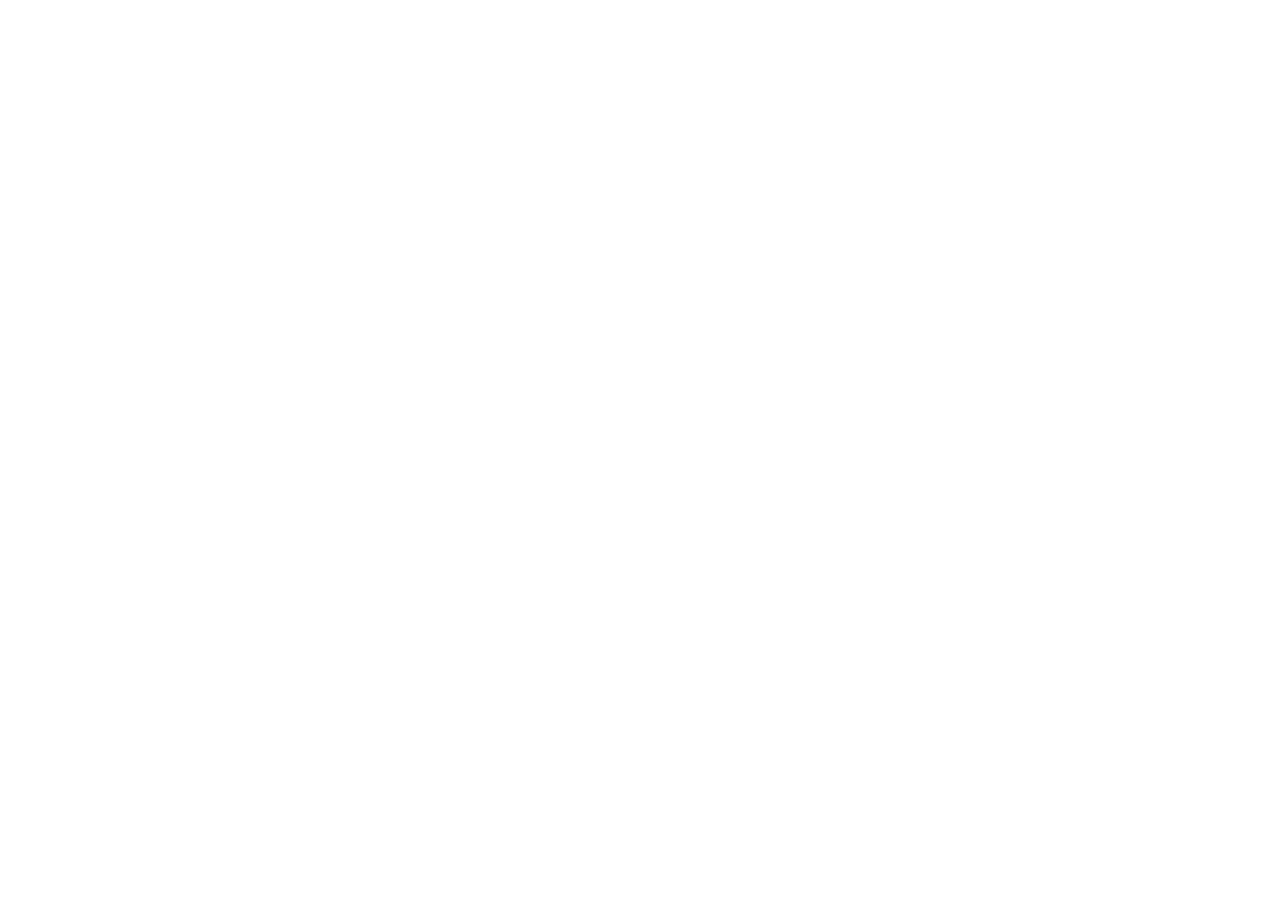
==== index.html @ 880ac3c4 "Estructura de la página" ====
<!DOCTYPE html>
<html lang="en">
<head>
    <meta charset="UTF-8">
    <meta name="viewport" content="width=device-width, initial-scale=1.0">
    <link href="https://cdn.jsdelivr.net/npm/bootstrap@5.3.3/dist/css/bootstrap.min.css" rel="stylesheet" integrity="sha384-QWTKZyjpPEjISv5WaRU9OFeRpok6YctnYmDr5pNlyT2bRjXh0JMhjY6hW+ALEwIH" crossorigin="anonymous">
    <link rel="stylesheet" href="css/style.css">
    <title>Diversos</title>
</head>
<body>
    <script src="javascript/script.js"></script>
    <script src="https://cdn.jsdelivr.net/npm/bootstrap@5.3.3/dist/js/bootstrap.bundle.min.js" integrity="sha384-YvpcrYf0tY3lHB60NNkmXc5s9fDVZLESaAA55NDzOxhy9GkcIdslK1eN7N6jIeHz" crossorigin="anonymous"></script>
</body>
</html>
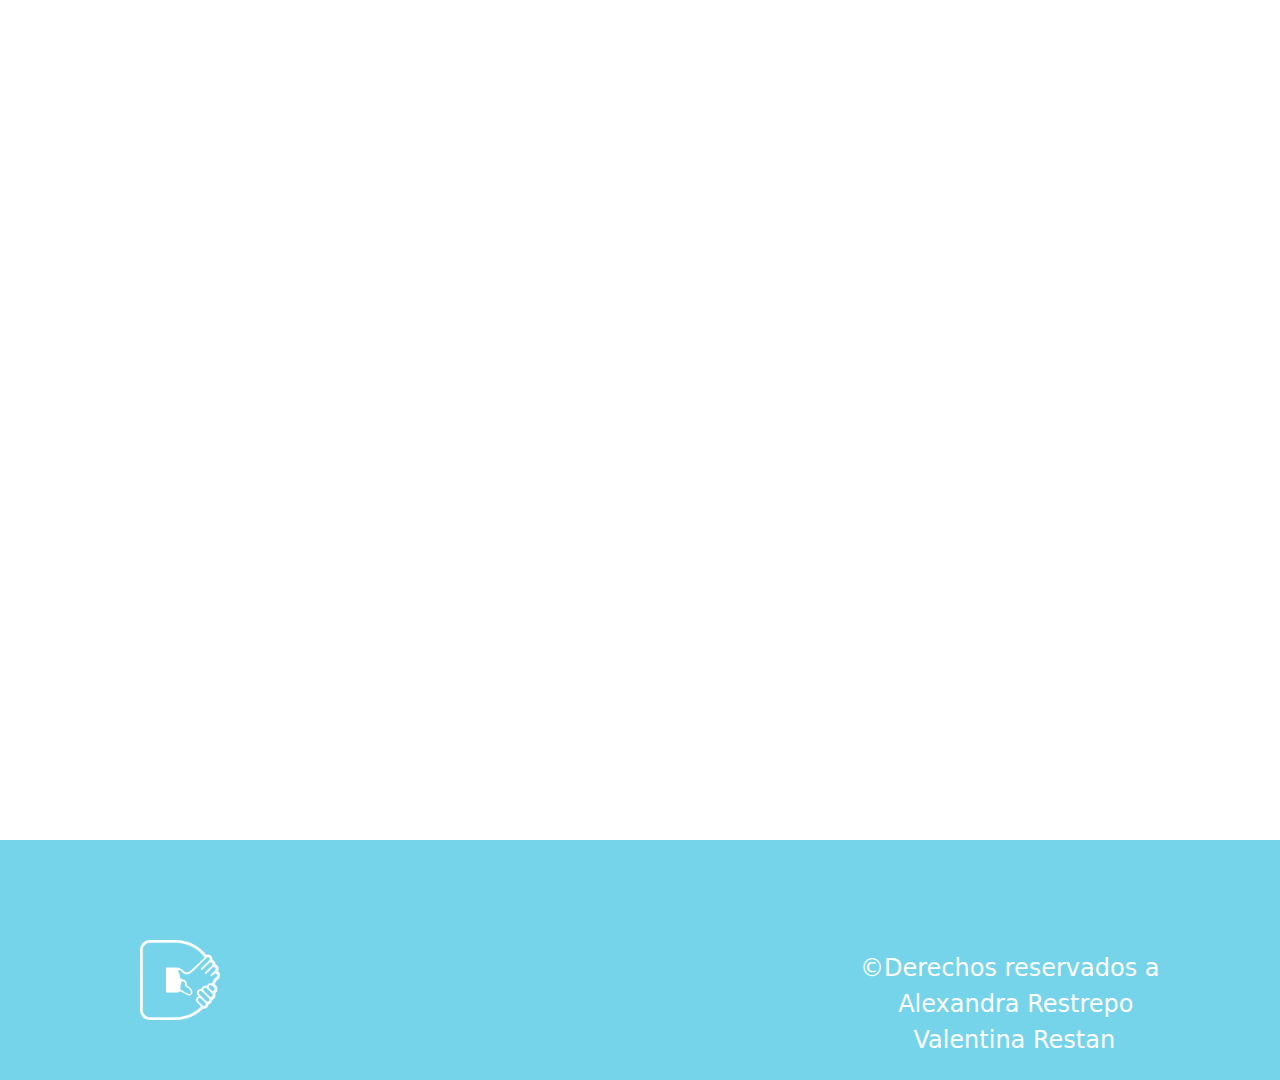
==== commit e57760e1: "Realizacion del footer" ====
--- a/index.html
+++ b/index.html
@@ -8,6 +8,16 @@
     <title>Diversos</title>
 </head>
 <body>
+    <footer>
+        <img class="logo-footer" src="img/diversidad.png" alt="Logo Diversidad">
+        <p class="texto-footer">&copy;Derechos reservados a <br>&nbsp;&nbsp;&nbsp;&nbsp; Alexandra Restrepo <br>&nbsp;&nbsp;&nbsp;&nbsp;&nbsp;&nbsp; Valentina Restan</p>
+        <ul class="lista-footer">
+            <li class="items-lista-footer">Instagram</li>
+            <li class="items-lista-footer">Facebook</li>
+            <li class="items-lista-footer">&nbsp;Youtube</li>
+            <li class="items-lista-footer">&nbsp;&nbsp;Twitter</li>
+        </ul>
+    </footer>
     <script src="javascript/script.js"></script>
     <script src="https://cdn.jsdelivr.net/npm/bootstrap@5.3.3/dist/js/bootstrap.bundle.min.js" integrity="sha384-YvpcrYf0tY3lHB60NNkmXc5s9fDVZLESaAA55NDzOxhy9GkcIdslK1eN7N6jIeHz" crossorigin="anonymous"></script>
 </body>
--- a/css/style.css
+++ b/css/style.css
@@ -0,0 +1,28 @@
+footer {
+    width: 100%;
+    height: 240px;
+    background-color: #75D4EA;
+    margin-top: 840px;
+}
+
+.logo-footer {
+    width: 80px;
+    height: 80px;
+    margin-top: 100px;
+    margin-left: 140px;
+}
+
+.texto-footer {
+    color: white;
+    font-size: 24px;
+    margin-top: -70px;
+    margin-left: 860px;
+}
+
+.lista-footer {
+    color: white;
+    font-size: 22px;
+    list-style: none;
+    margin-top: -170px;
+    margin-left: 1650px;
+}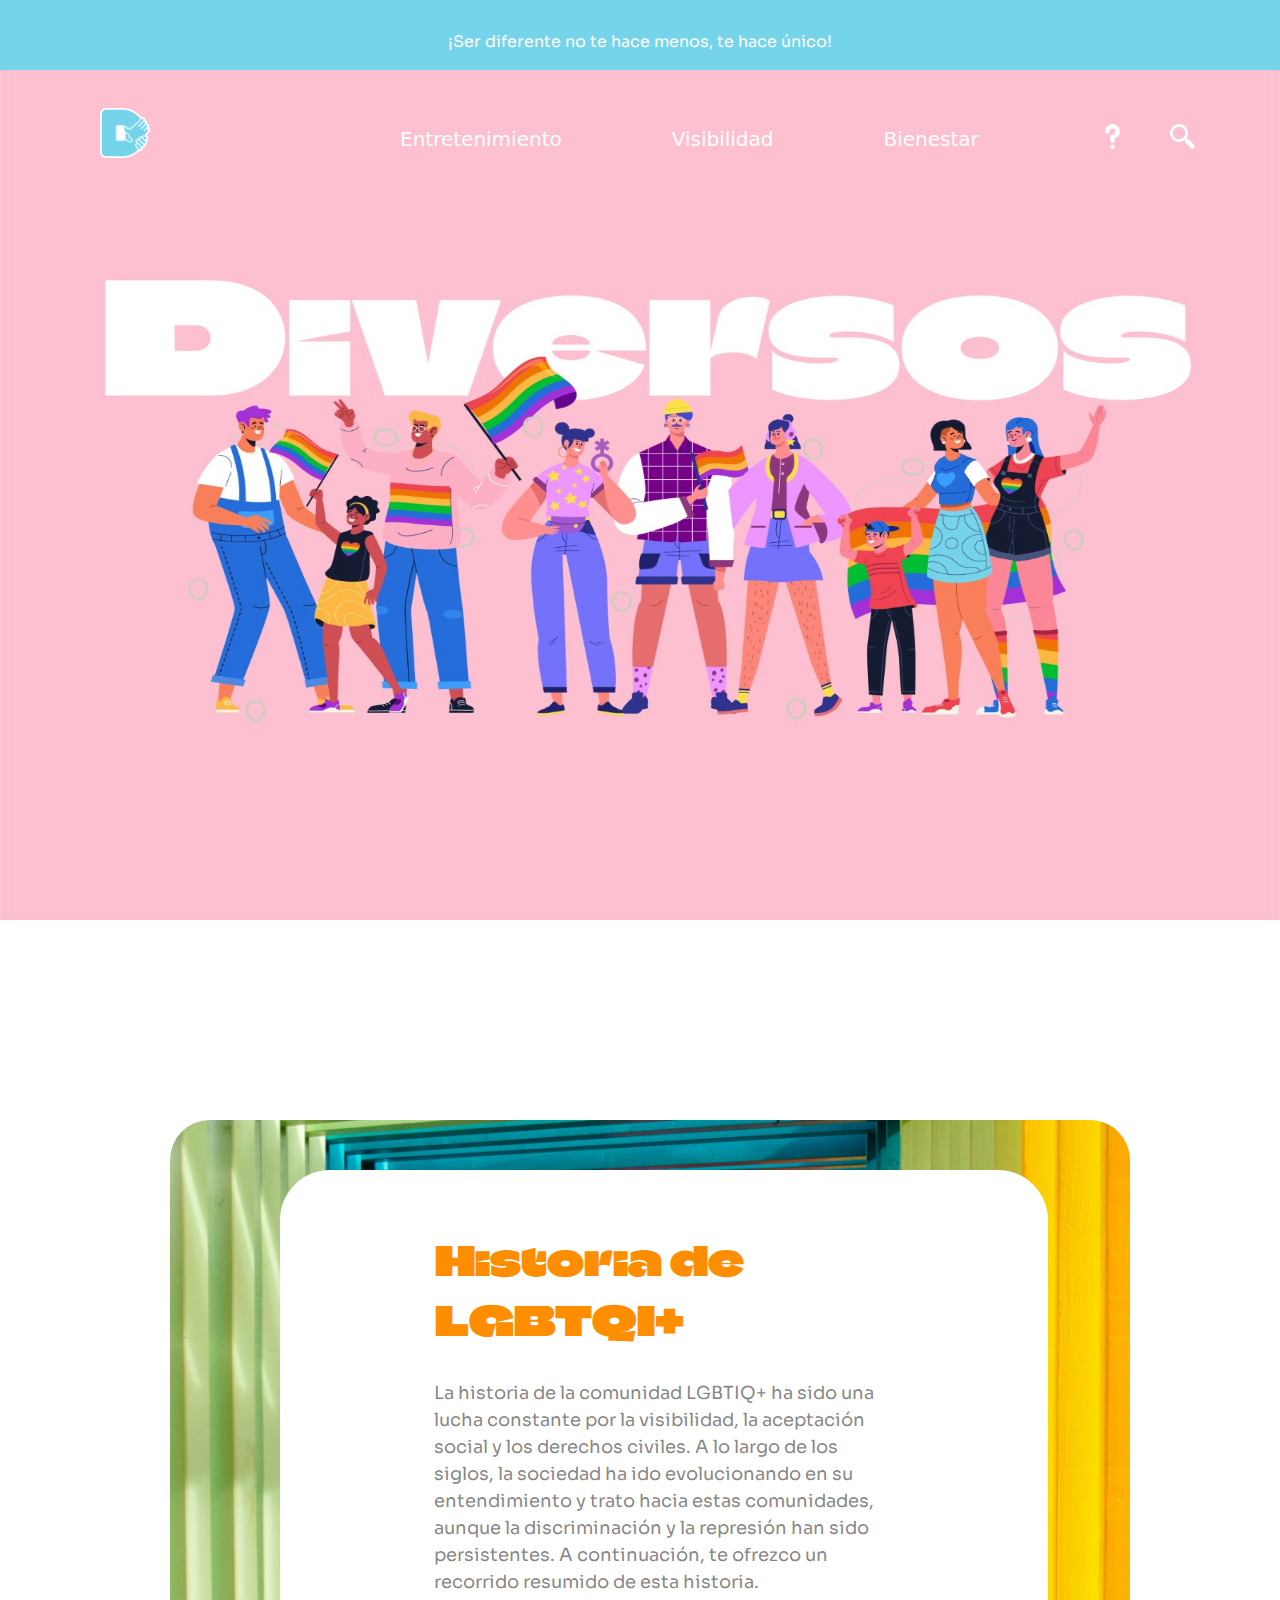
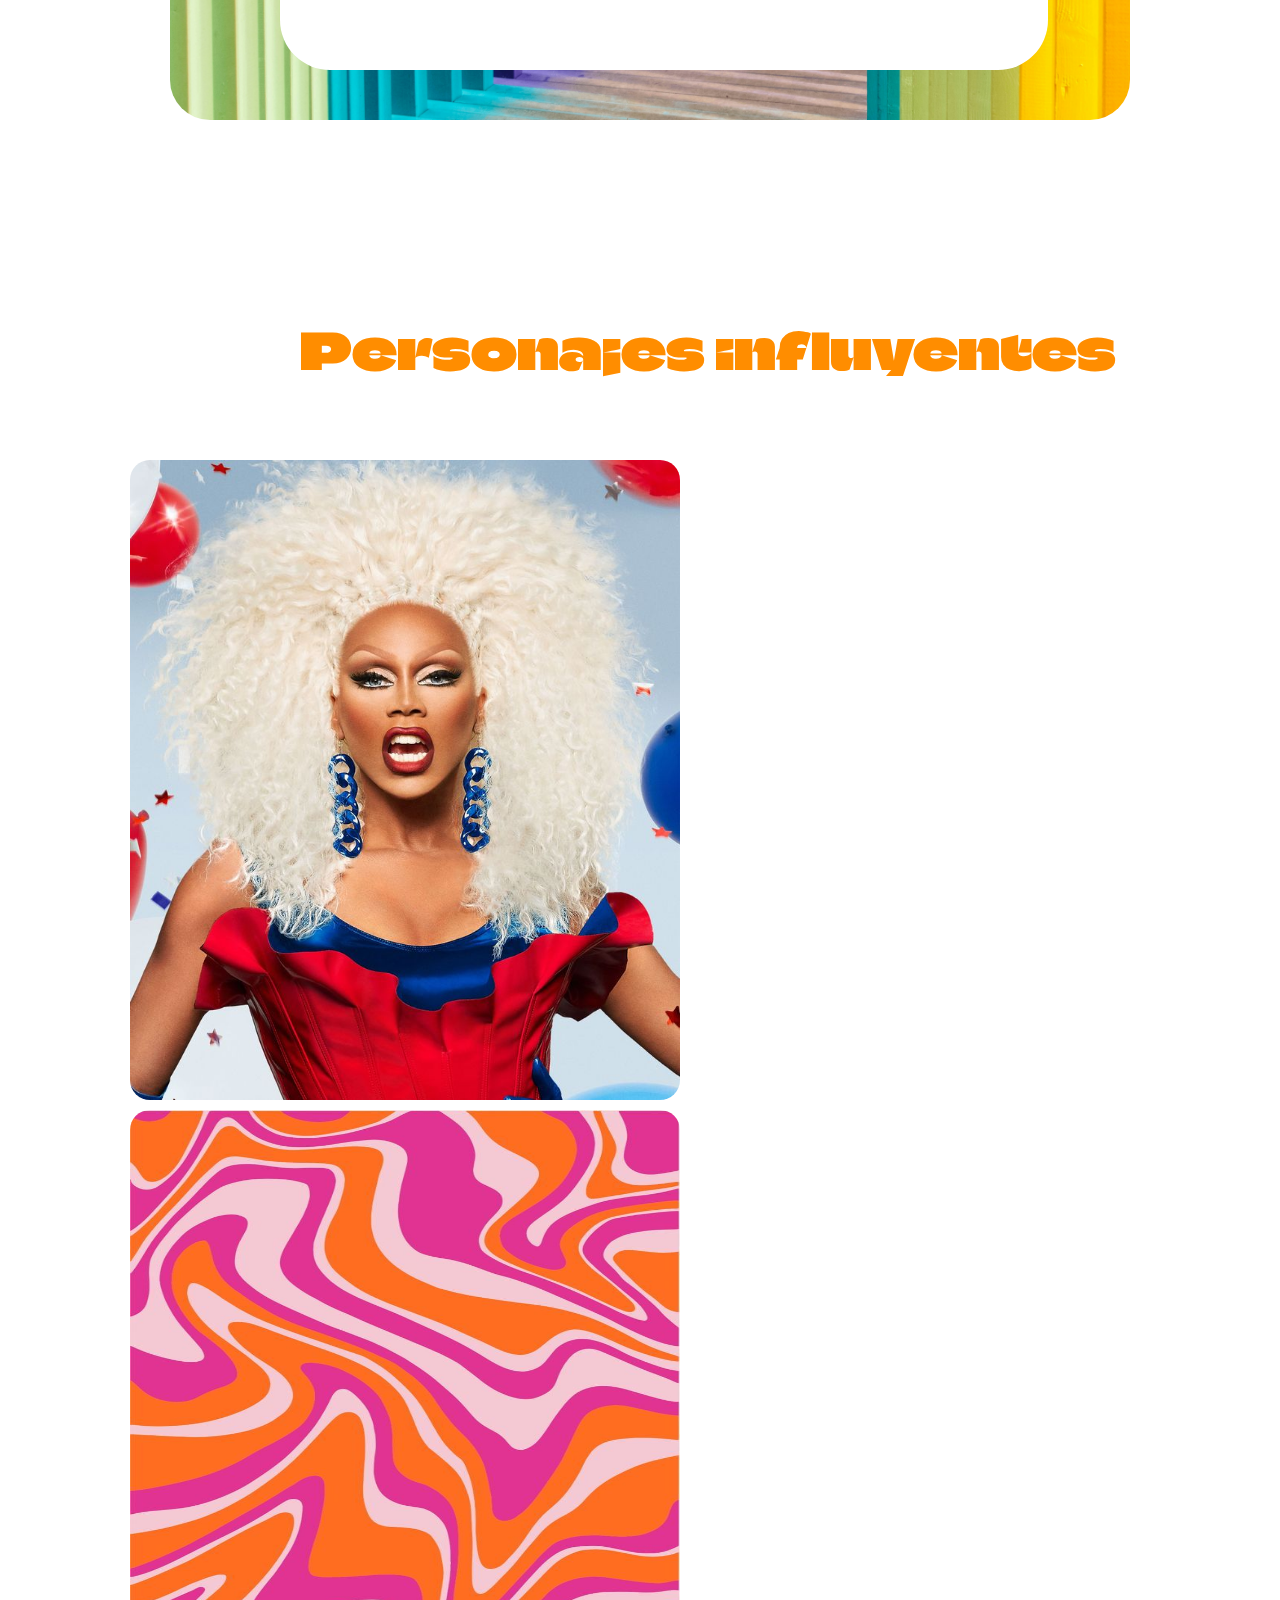
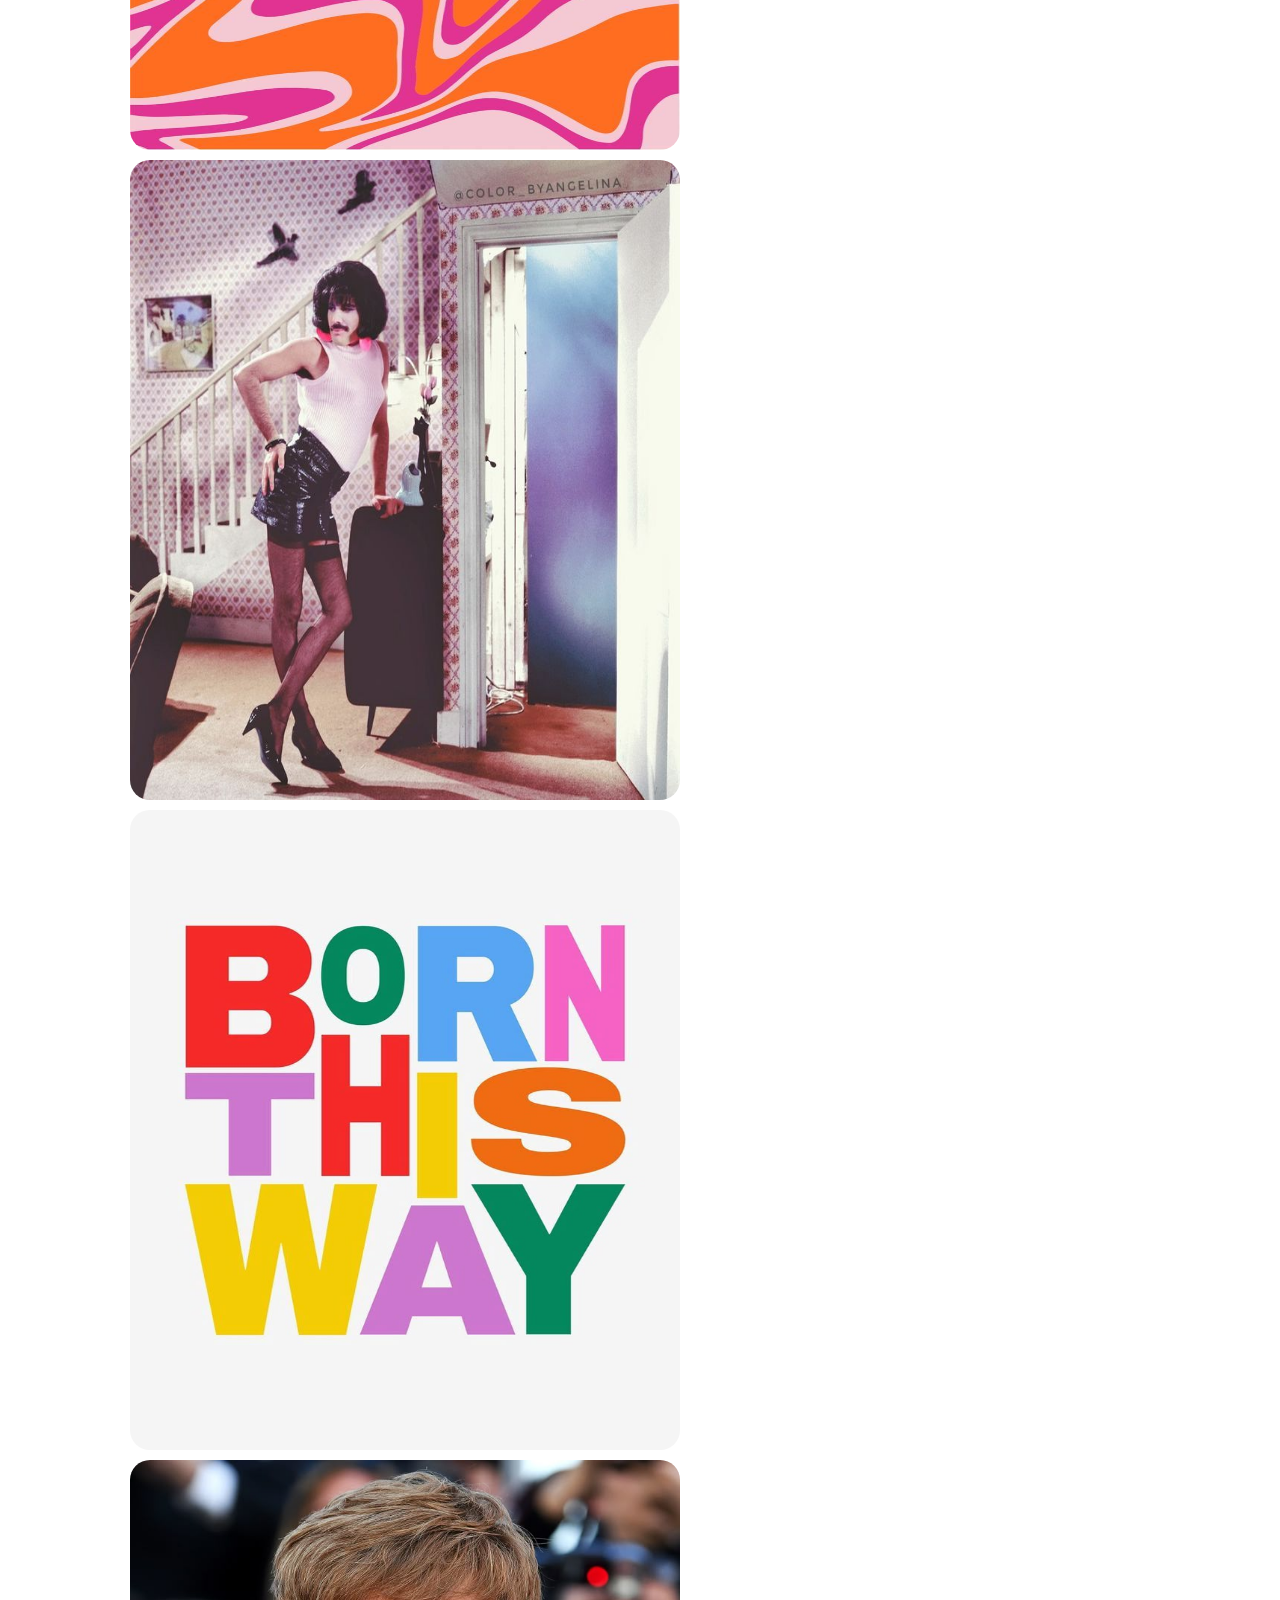
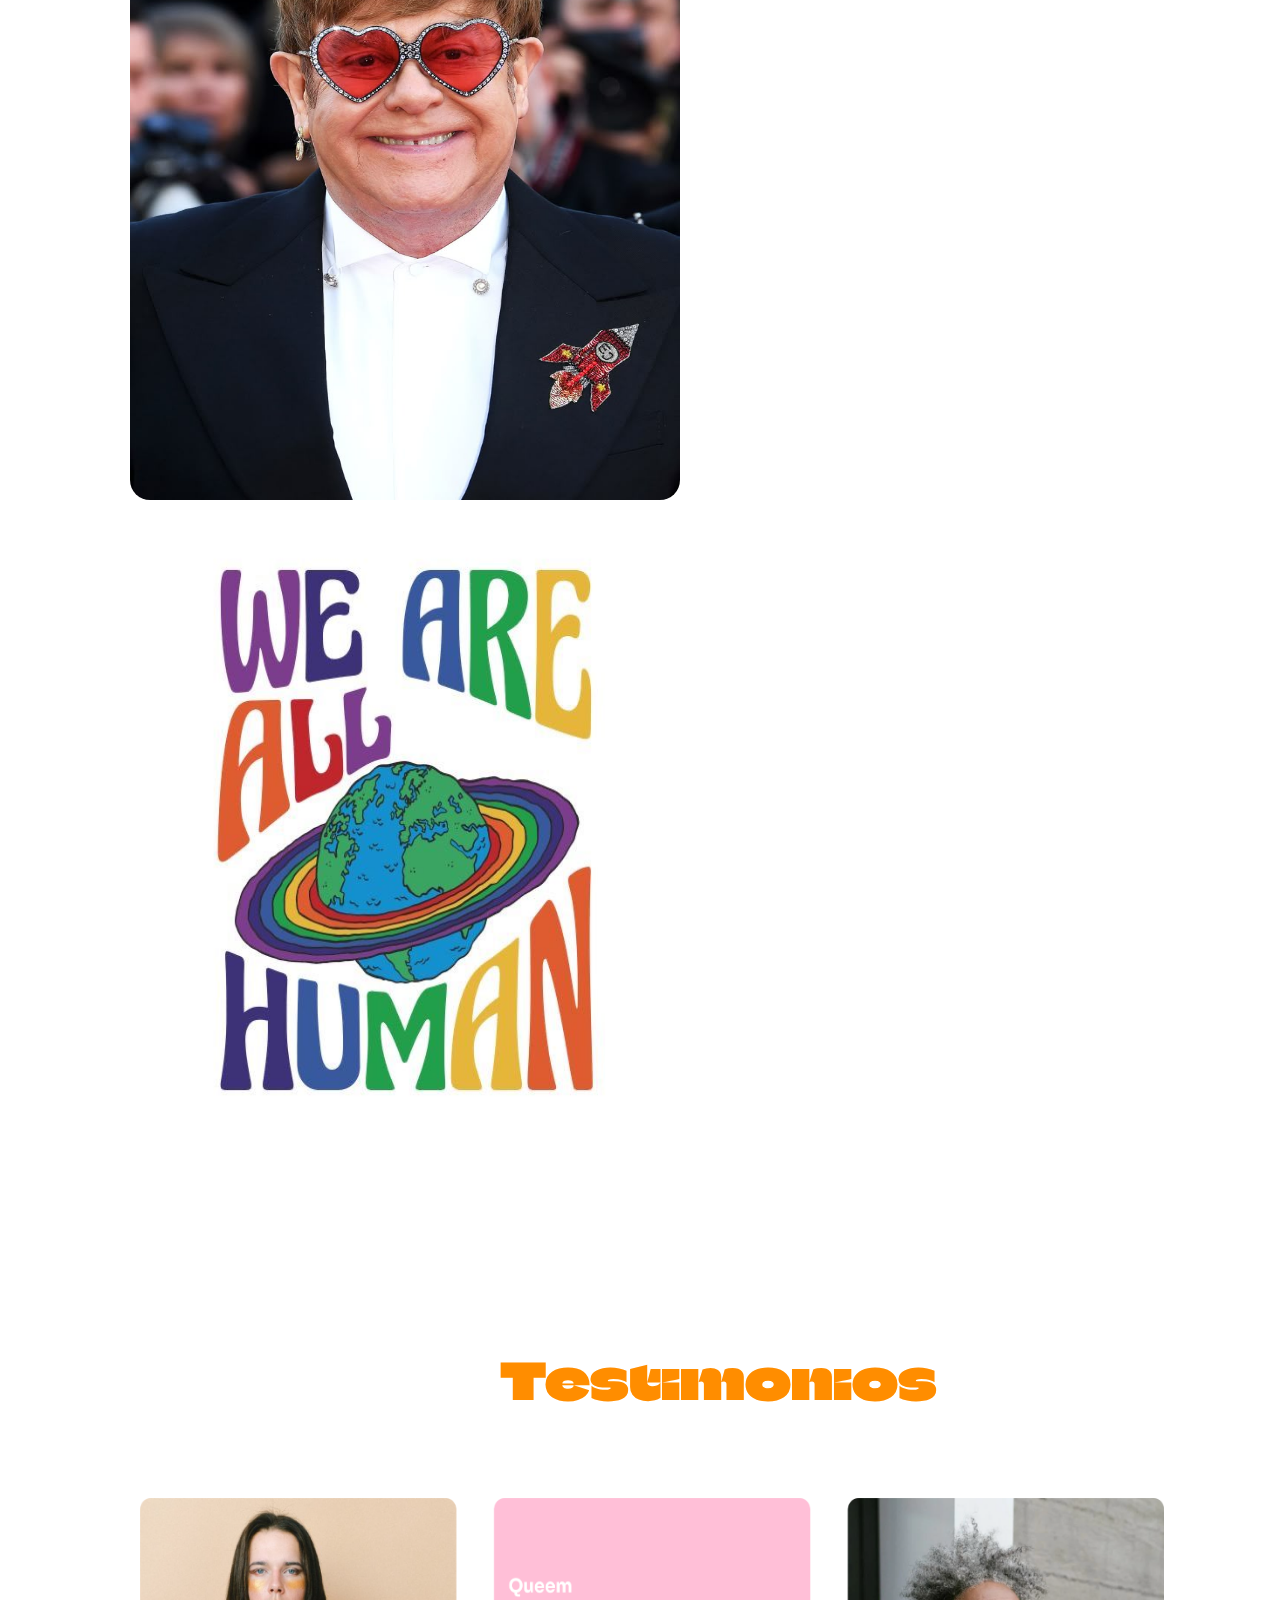
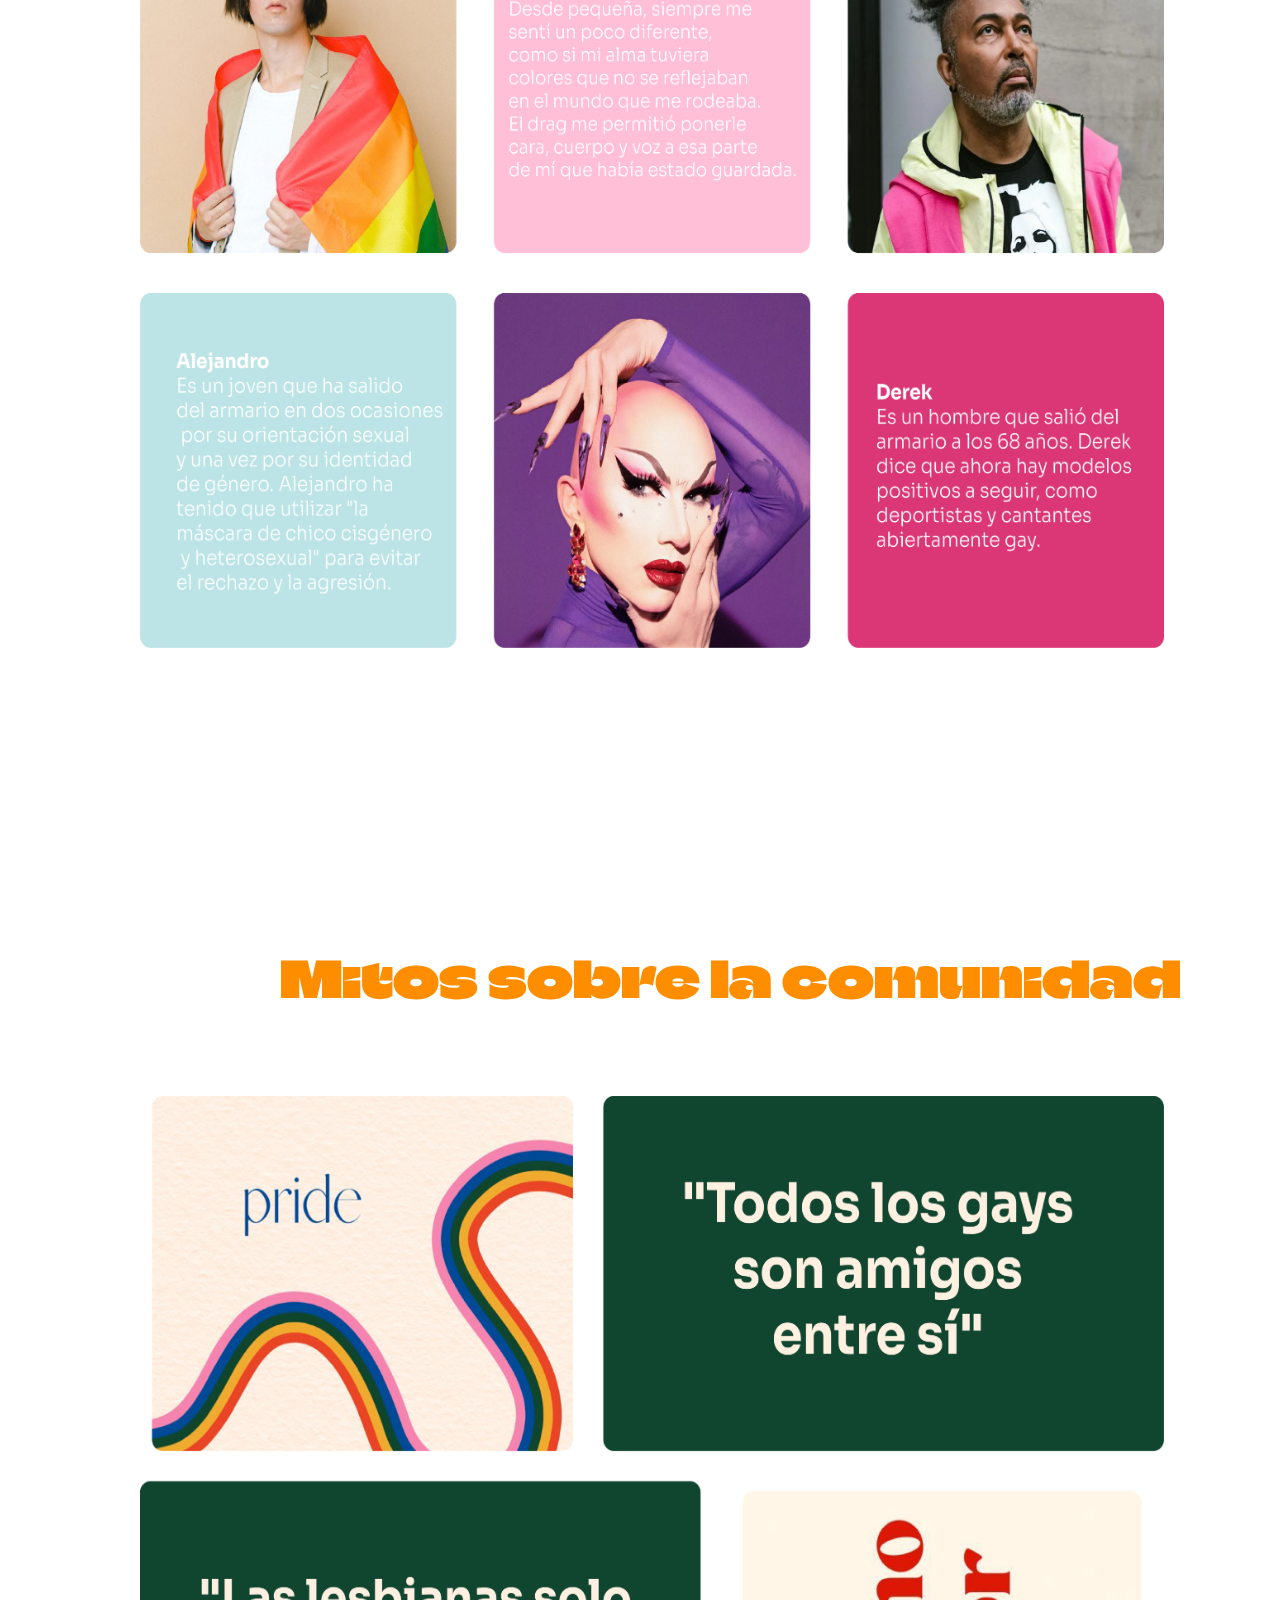
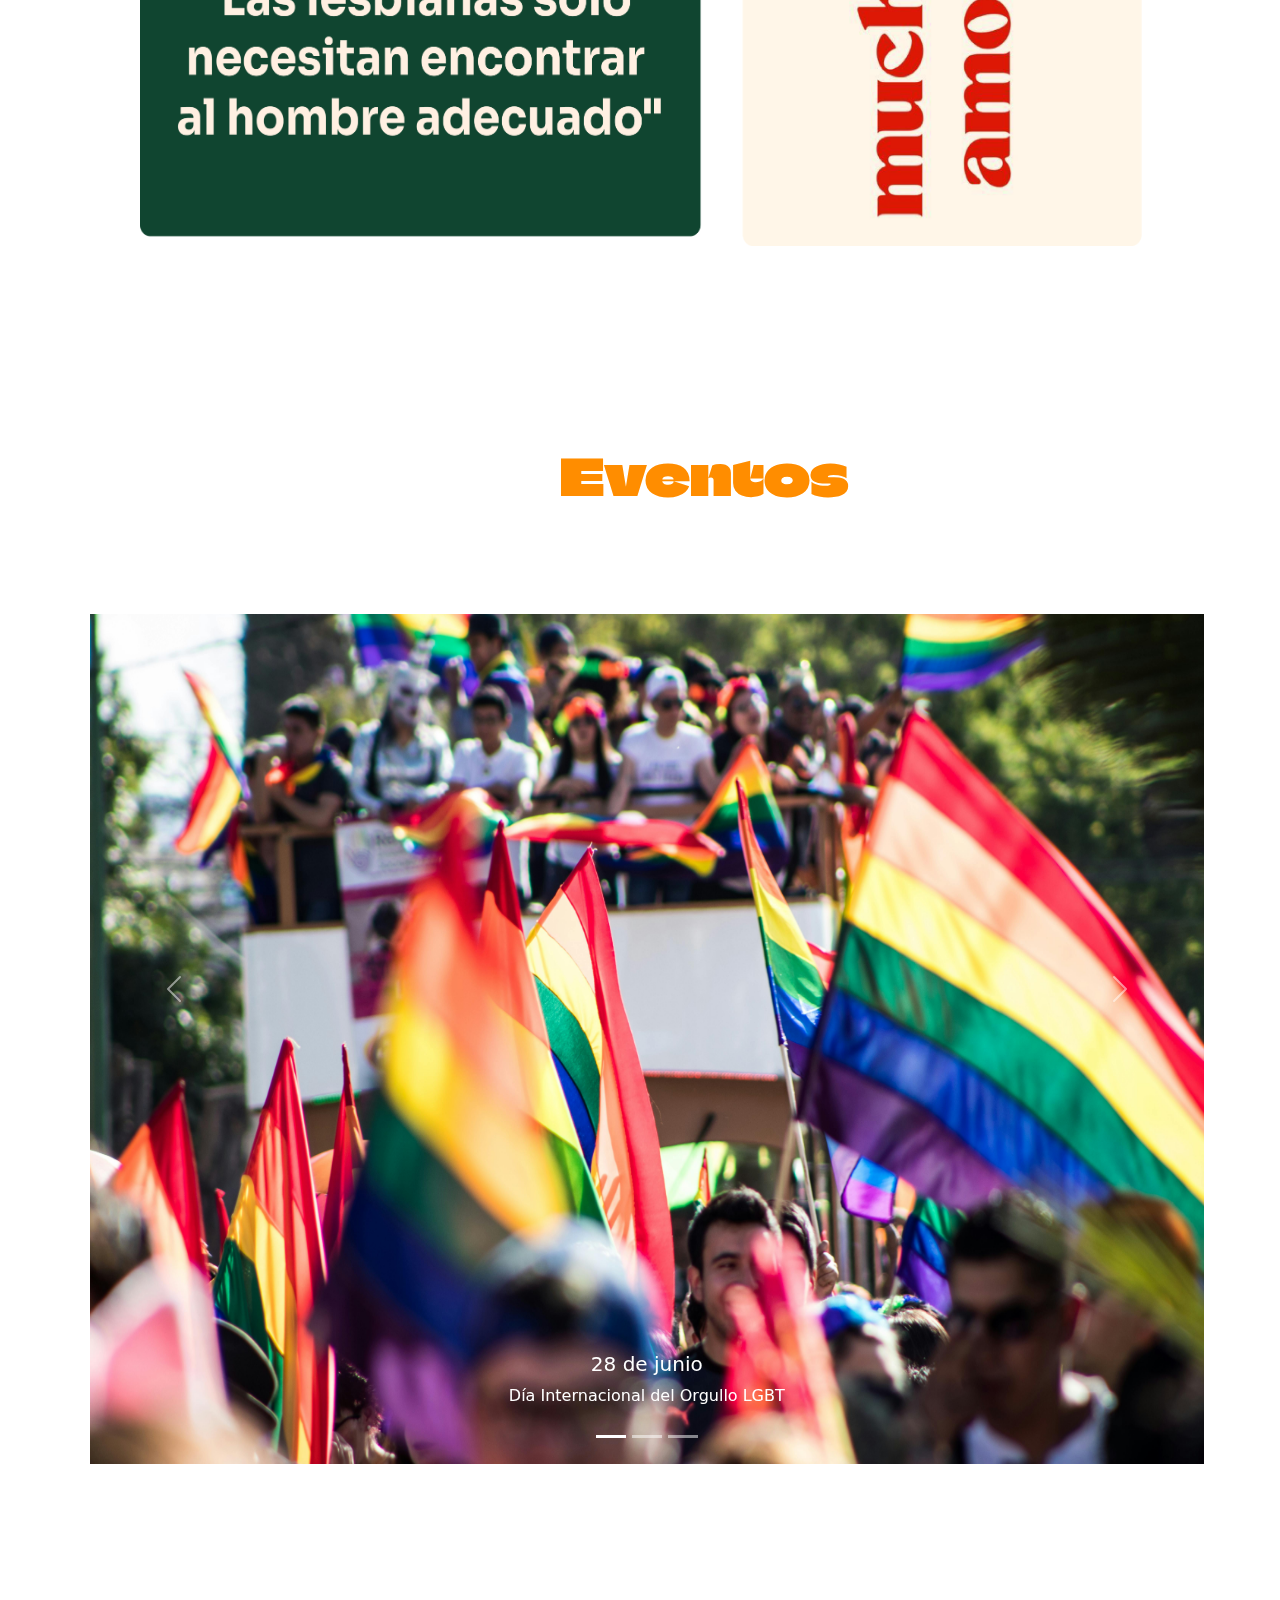
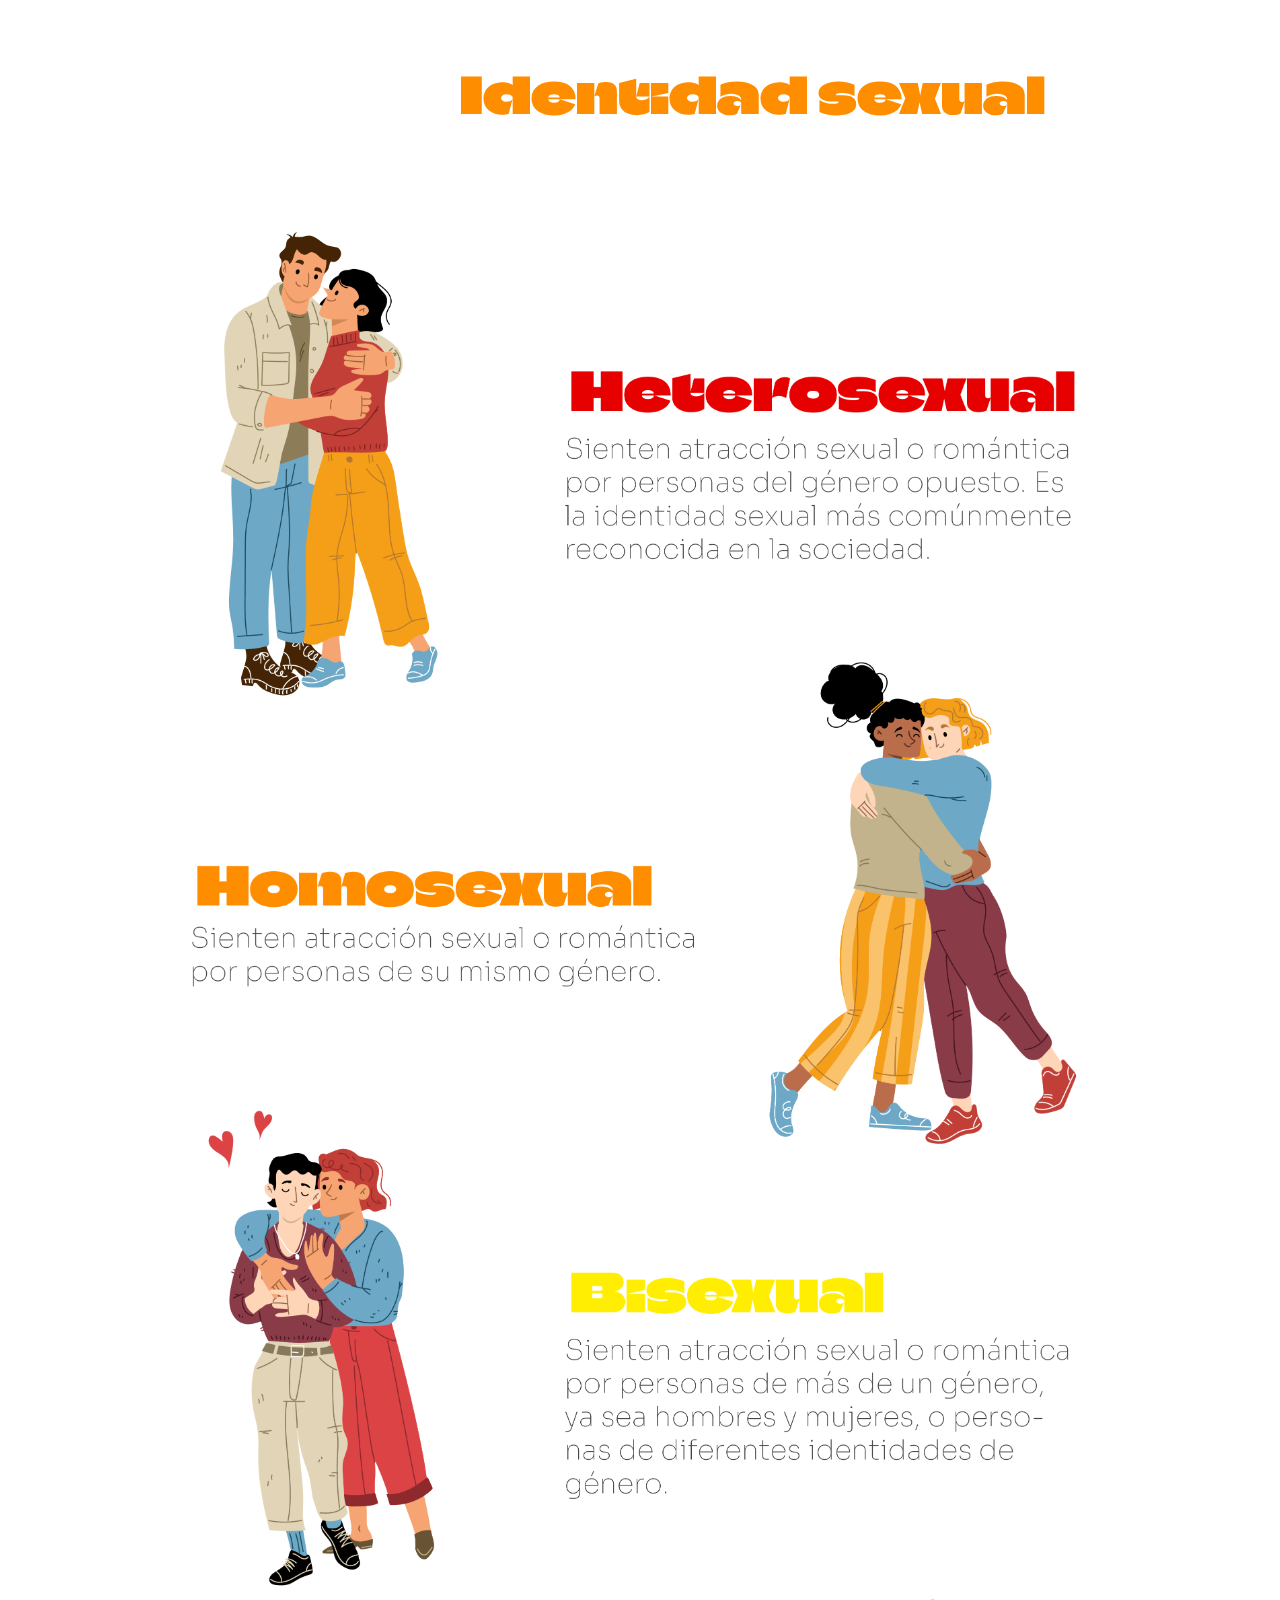
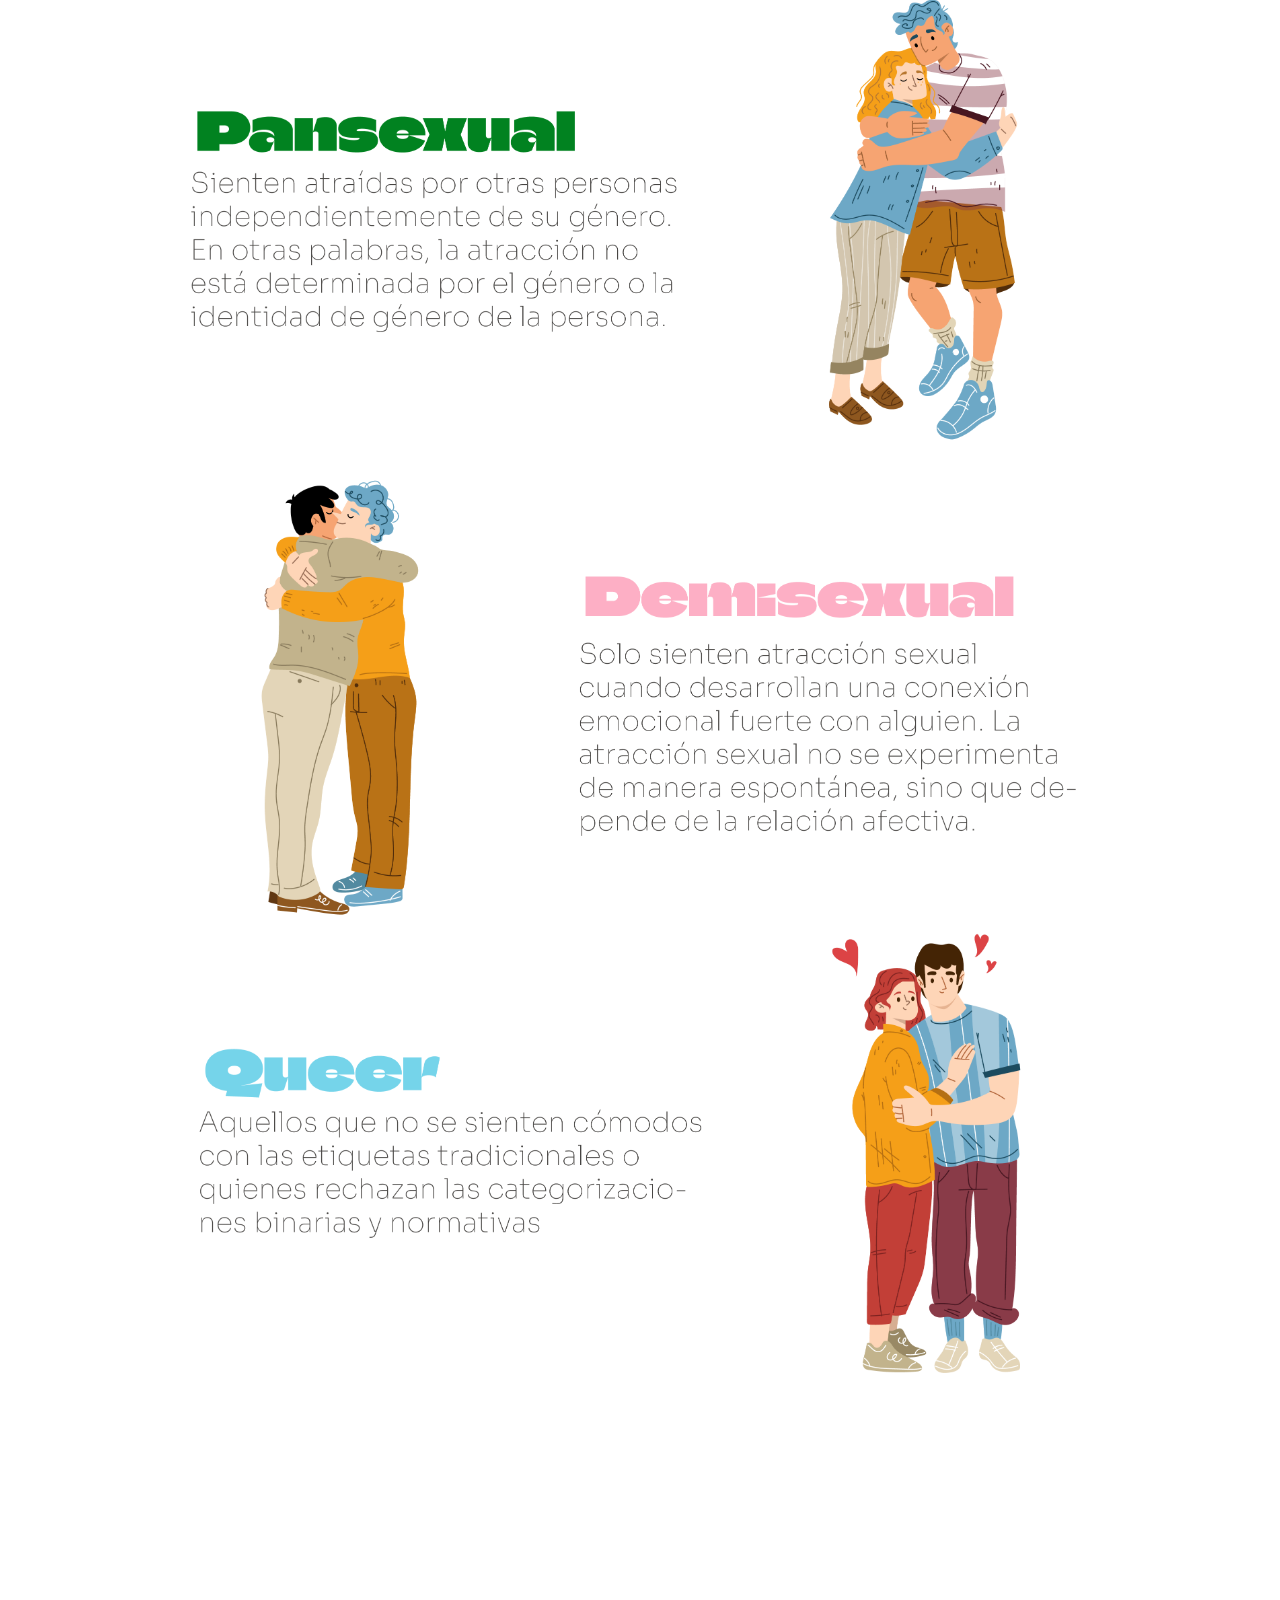
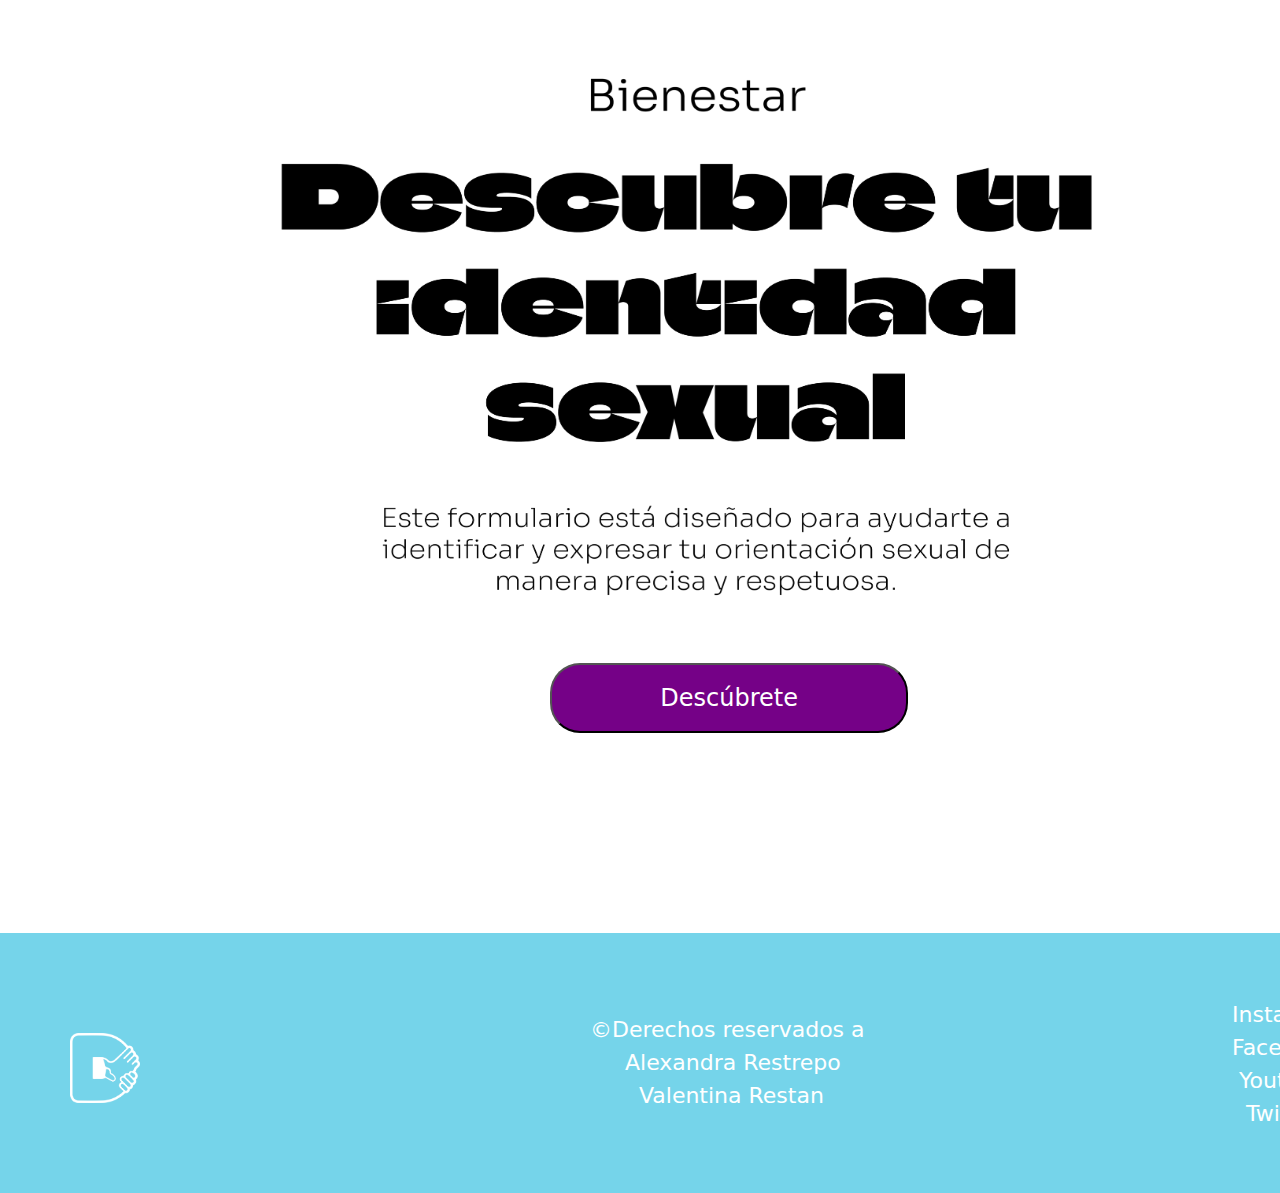
==== commit 0789f71c: "Trabajo completo" ====
--- a/index.html
+++ b/index.html
@@ -3,11 +3,174 @@
 <head>
     <meta charset="UTF-8">
     <meta name="viewport" content="width=device-width, initial-scale=1.0">
+    <!-- Tipografias Climate Crisis-->
+    <link rel="preconnect" href="https://fonts.googleapis.com" />
+    <link rel="preconnect" href="https://fonts.gstatic.com" crossorigin />
+    <link
+      href="https://fonts.googleapis.com/css2?family=Climate+Crisis&display=swap"
+      rel="stylesheet"
+    />
+    <!-- Tipografias Barriecito-->
+    <link rel="preconnect" href="https://fonts.googleapis.com" />
+    <link rel="preconnect" href="https://fonts.gstatic.com" crossorigin />
+    <link
+      href="https://fonts.googleapis.com/css2?family=Barriecito&display=swap"
+      rel="stylesheet"
+    />
+    <!-- Tipografias Sora-->
+    <link rel="preconnect" href="https://fonts.googleapis.com" />
+    <link rel="preconnect" href="https://fonts.gstatic.com" crossorigin />
+    <link
+      href="https://fonts.googleapis.com/css2?family=Sora:wght@100..800&display=swap"
+      rel="stylesheet"
+    />
     <link href="https://cdn.jsdelivr.net/npm/bootstrap@5.3.3/dist/css/bootstrap.min.css" rel="stylesheet" integrity="sha384-QWTKZyjpPEjISv5WaRU9OFeRpok6YctnYmDr5pNlyT2bRjXh0JMhjY6hW+ALEwIH" crossorigin="anonymous">
+    <link rel="stylesheet" href="https://cdn.jsdelivr.net/npm/bootstrap-icons@1.11.3/font/bootstrap-icons.min.css">
     <link rel="stylesheet" href="css/style.css">
     <title>Diversos</title>
 </head>
 <body>
+    <!--HEADER-->
+    <header>
+        <p class="texto-header">¡Ser diferente no te hace menos, te hace único!</p>
+      </header>
+      <!--NAV-->
+        <nav>
+            <div class="contenedor-nav">
+                <img class="imagen-nav" src="img/portada-diversos.jpeg" alt="Portada" />
+                <div class="contenedor-items-nav" id="navbarNavAltMarkup">
+                <img class="logo-nav" src="img/diversidad.png" alt="Logo diversidad">
+                    <div class="nav-contenedor-link">
+                        <a class="nav-link" href="#entretenimiento">Entretenimiento</a>
+                        <a class="nav-link" href="#visibilidad">Visibilidad</a>
+                        <a class="nav-link" href="#bienestar">Bienestar</a>
+                    </div>
+                    <img class="item1-nav" src="img/signo-de-interrogacion.png" alt="Items del nav">
+                    <img class="item2-nav" src="img/busqueda-de-lupa.png" alt="Items del nav">
+                </div>
+            </div>
+        </nav>
+    <main>
+    <!--HISTORIA-->
+    <section class="historia">
+        <img class="img-historia" src="img/fondo-historia.jpg" alt="historia colores"/>
+        <div class="cuadro-historia">
+          <p class="titulo-historia">Historia de <br>LGBTQI+</p>
+          <div class="margentexto-historia">
+            <p class="texto-historia">
+            La historia de la comunidad LGBTIQ+ ha sido una lucha constante por la visibilidad, la
+            aceptación social y los derechos civiles. A lo largo de los siglos,
+            la sociedad ha ido evolucionando en su entendimiento y trato hacia
+            estas comunidades, aunque la discriminación y la represión han sido
+            persistentes. A continuación, te ofrezco un recorrido resumido de
+            esta historia.
+          </p>
+          </div>
+        </div>
+    <section>
+    <!--SECTION2-PERSOANJES-INFLUYENTES-->
+    <section class="section2">
+        <h2 id="entretenimiento" class="titulo-section2">Personajes influyentes</h2>
+        <div class="contenedor-section2">
+            <img class="imagen1-section2" src="img/imagen1-section2.jpg" alt="Imagen personaje influyente de la comunidad LGBTIQ+">
+            <img class="imagen2-section2" src="img/imagen2-section2.jpg" alt="Imagen personaje influyente de la comunidad LGBTIQ+">
+            <img class="imagen3-section2" src="img/imagen3-section2.jpg" alt="Imagen personaje influyente de la comunidad LGBTIQ+">
+            <img class="imagen4-section2" src="img/imagen4-section2.jpg" alt="Imagen personaje influyente de la comunidad LGBTIQ+">
+            <img class="imagen5-section2" src="img/imagen5-section2.jpg" alt="Imagen personaje influyente de la comunidad LGBTIQ+">
+            <img class="imagen6-section2" src="img/imagen6-section2.jpg" alt="Imagen personaje influyente de la comunidad LGBTIQ+">
+        </div>
+    </section>
+    <!--SECTION3-TESTIMONIOS-->
+    <section class="section3">
+        <h2 class="titulo-section3">Testimonios</h2>
+        <img class="imagen-section3" src="img/testimonios.png" alt="Imgaen contenedora sobre testimonios">
+    </section>
+    <!--SECTION4-MITOS CHISTOSOS-->
+    <section class="section4">
+        <h2 class="titulo-section4">Mitos sobre la comunidad</h2>
+        <img class="imagen-section4" src="img/mitos sobre comunidad.png" alt="Imagen contenedora de los mitos">
+    </section>
+     <!--SECTION5-EVENTOS-->
+     <section class="section5">
+        <h2 class="titulo-section5">Eventos</h2>
+        <div id="carouselExampleCaptions" class="carousel slide">
+            <div class="carousel-indicators">
+              <button
+                type="button"
+                data-bs-target="#carouselExampleCaptions"
+                data-bs-slide-to="0"
+                class="active"
+                aria-current="true"
+                aria-label="Slide 1"
+              ></button>
+              <button
+                type="button"
+                data-bs-target="#carouselExampleCaptions"
+                data-bs-slide-to="1"
+                aria-label="Slide 2"
+              ></button>
+              <button
+                type="button"
+                data-bs-target="#carouselExampleCaptions"
+                data-bs-slide-to="2"
+                aria-label="Slide 3"
+              ></button>
+            </div>
+            <div class="carousel-inner">
+              <div class="carousel-item active">
+                <img src="img/carrusel 2.jpg" class="d-block w-100" alt="..." />
+                <div class="carousel-caption d-none d-md-block">
+                  <h5>28 de junio</h5>
+                  <p>Día Internacional del Orgullo LGBT</p>
+                </div>
+              </div>
+              <div class="carousel-item">
+                <img src="img/carrusel 1.jpg" class="d-block w-100" alt="..." />
+                <div class="carousel-caption d-none d-md-block">
+                  <h5>23 de septiembre</h5>
+                  <p>Día Internacional de la Bisexualidad</p>
+                </div>
+              </div>
+              <div class="carousel-item">
+                <img src="img/carrusel3.jpg" class="d-block w-100" alt="..." />
+                <div class="carousel-caption d-none d-md-block">
+                  <h5>11 de octubre</h5>
+                  <p>Día para salir del armario</p>
+                </div>
+              </div>
+            </div>
+            <button
+              class="carousel-control-prev"
+              type="button"
+              data-bs-target="#carouselExampleCaptions"
+              data-bs-slide="prev"
+            >
+              <span class="carousel-control-prev-icon" aria-hidden="true"></span>
+              <span class="visually-hidden">Previous</span>
+            </button>
+            <button
+              class="carousel-control-next"
+              type="button"
+              data-bs-target="#carouselExampleCaptions"
+              data-bs-slide="next"
+            >
+              <span class="carousel-control-next-icon" aria-hidden="true"></span>
+              <span class="visually-hidden">Next</span>
+            </button>
+          </div>
+     </section>
+     <!--SECTION6-IDENTIDAD SEXUAL-->
+     <section class="section6">
+        <h2 id="visibilidad" class="titulo-section6">Identidad sexual</h2>
+        <img class="imagen-section6" src="img/generos.png" alt="Imagen refertente a la idebntidad sexual">
+     </section>
+     <!--SECTION7-FORMULARIO-->
+     <section id="bienestar" class="section7">
+        <img class="imagen-section7" src="img/FORMULARIO.png" alt="Seccion del formulario">
+        <a href="formulario.html"><button class="boton-formulario">Descúbrete</button></a>
+     </section>
+    </main>
+    <!--FOOTER-->
     <footer>
         <img class="logo-footer" src="img/diversidad.png" alt="Logo Diversidad">
         <p class="texto-footer">&copy;Derechos reservados a <br>&nbsp;&nbsp;&nbsp;&nbsp; Alexandra Restrepo <br>&nbsp;&nbsp;&nbsp;&nbsp;&nbsp;&nbsp; Valentina Restan</p>
--- a/css/style.css
+++ b/css/style.css
@@ -1,8 +1,272 @@
+* {
+    box-sizing: border-box;
+    margin: 0;
+  }
+
+  /*Header*/
+
+  header {
+    width: 100%;
+    height: 80px;
+    background-color: #75d4ea;
+  }
+  
+  .texto-header {
+    text-align: center;
+    font-size: 20px;
+    color: white;
+    padding-top: 30px;
+  
+    font-family: "Sora", serif;
+    font-optical-sizing: auto;
+    font-weight: weight;
+    font-style: bold;
+  }
+
+  .imagen-nav {
+    width: 100%;
+    height: 1200px;
+  }
+
+  .logo-nav {
+    width: 80px;
+    height: 80px;
+    margin-top: -2220px;
+    margin-left: 160px;
+  }
+
+  .nav-contenedor-link {
+    display: flex;
+    flex-direction: row;
+    margin-top: -1150px;
+    margin-left: 550px;
+  }
+
+  .nav-link {
+    text-decoration: none;
+    color: white;
+    font-size: 26px;
+    margin-left: 100px;
+  }
+
+  .nav-link:hover {
+    color: #75d4ea;
+  }
+
+  .item1-nav {
+    width: 40px;
+    height: 40px;
+    margin-top: -30px;
+    margin-left: 1600px;
+  }
+  
+  .item2-nav {
+    width: 40px;
+    height: 40px;
+    margin-top: -30px;
+    margin-left: 40px;
+  }
+
+/*Section1-Historia*/
+
+.img-historia {
+    width: 70%;
+    height: 790px;
+    border-radius: 40px;
+    margin-top: 300px;
+    margin-left: 300px;
+    z-index: 0;
+  }
+  
+  .cuadro-historia {
+    width: 800px;
+    height: 500px;
+    background-color: white;
+    z-index: 1;
+    margin-top: -630px;
+    margin-left: 580px;
+    display: flex;
+    justify-content: center;
+    position: absolute;
+    border-radius: 50px;
+  }
+  
+  .titulo-historia {
+    color: #ff8d00;
+    font-size: 50px;
+    margin-top: 60px;
+    margin-left: 0px;
+  
+    font-family: "Climate Crisis", serif;
+    font-optical-sizing: auto;
+    font-weight: 400;
+    font-style: normal;
+    font-variation-settings: "YEAR" 1979;
+  }
+  
+  .margentexto-historia{
+    width: 600px;
+    height: 200px;
+    margin-top: 260px;
+    margin-left: -450px;
+  }
+  
+  .texto-historia {
+    font-size: 17px;
+    color: rgba(55, 54, 54, 0.618);
+    margin-left: 50px;
+  
+    font-family: "Sora", serif;
+    font-optical-sizing: auto;
+    font-weight: weight;
+    font-style: normal;
+  }
+
+/*Section2-Personajes influyentes*/
+
+.titulo-section2 {
+    font-size: 70px;
+    color: #ff8d00;
+    margin-top: 400px;
+    margin-left: 350px;
+
+    font-family: "Climate Crisis", serif;
+    font-optical-sizing: auto;
+    font-weight: 400;
+    font-style: normal;
+    font-variation-settings: "YEAR" 1979;
+}
+
+.contenedor-section2 {
+    margin-top: 70px;
+    margin-left: 80px;
+}
+
+.imagen1-section2, .imagen2-section2, .imagen3-section2, .imagen4-section2, .imagen5-section2, .imagen6-section2 {
+    width: 550px;
+    height: 640px;
+    border-radius: 20px;
+    margin-top: 10px;
+    margin-left: 10px;
+}
+
+/*Section3-Testimonios*/
+
+.titulo-section3{
+    font-size: 70px;
+    color: #ff8d00;
+    margin-top: 400px;
+    margin-left: 630px;
+
+    font-family: "Climate Crisis", serif;
+    font-optical-sizing: auto;
+    font-weight: 400;
+    font-style: normal;
+    font-variation-settings: "YEAR" 1979;
+}
+
+.imagen-section3 {
+    width: 1500px;
+    height: 900px;
+    margin-top: 80px;
+    margin-left: 200px;
+}
+
+/*Section4-Mitos chistosos*/
+
+.titulo-section4{
+    font-size: 70px;
+    color: #ff8d00;
+    margin-top: 400px;
+    margin-left: 300px;
+
+    font-family: "Climate Crisis", serif;
+    font-optical-sizing: auto;
+    font-weight: 400;
+    font-style: normal;
+    font-variation-settings: "YEAR" 1979;
+}
+
+.imagen-section4 {
+    width: 1500px;
+    height: 900px;
+    margin-top: 80px;
+    margin-left: 170px;
+}
+
+/*Section5-Eventos*/
+.titulo-section5{
+    font-size: 70px;
+    color: #ff8d00;
+    margin-top: 400px;
+    margin-left: 730px;
+
+    font-family: "Climate Crisis", serif;
+    font-optical-sizing: auto;
+    font-weight: 400;
+    font-style: normal;
+    font-variation-settings: "YEAR" 1979;
+}
+
+.d-block {
+    height: 850px;
+    margin-top: 100px;
+}
+
+.carousel {
+    width: 80%;
+    margin-left: 180px;
+}
+
+/*Section6-Identidad sexual*/
+.titulo-section6 {
+    font-size: 70px;
+    color: #ff8d00;
+    margin-top: 400px;
+    margin-left: 530px;
+
+    font-family: "Climate Crisis", serif;
+    font-optical-sizing: auto;
+    font-weight: 400;
+    font-style: normal;
+    font-variation-settings: "YEAR" 1979;
+}
+
+.imagen-section6 {
+    width: 65%;
+    height: 75%;
+    margin-top: 100px;
+    margin-left: 320px;
+    margin-bottom: -500px;
+}
+
+/*Section7-Formulario*/
+
+.imagen-section7 {
+    width: 70%;
+    height: 850px;
+    margin-top: 900px;
+    margin-left: 320px;
+}
+
+.boton-formulario {
+    width: 500px;
+    height: 100px;
+    color: white;
+    background-color: #750187;
+    font-size: 40px;
+    border-radius: 30px;
+    margin-top: 100px;
+    margin-left: 740px;
+}
+
+/*Footer*/
+
 footer {
     width: 100%;
-    height: 240px;
+    height: 260px;
     background-color: #75D4EA;
-    margin-top: 840px;
+    margin-top: 400px;
 }
 
 .logo-footer {
@@ -14,7 +278,7 @@
 
 .texto-footer {
     color: white;
-    font-size: 24px;
+    font-size: 22px;
     margin-top: -70px;
     margin-left: 860px;
 }
@@ -25,4 +289,586 @@
     list-style: none;
     margin-top: -170px;
     margin-left: 1650px;
-}+}
+
+/*RESPONSIVE*/
+/*Tamaño 1440px*/
+
+@media screen and (max-width: 1440px) {
+    header {
+        width: 100%;
+        height: 70px;
+    }
+    .texto-header {
+        font-size: 16px;
+        text-align: center;
+    }
+    .logo-nav {
+        width: 50px;
+        height: 50px;
+        margin-top: -1600px;
+        margin-left: 100px;
+    }
+    .nav-contenedor-link {
+        flex-direction: row;
+        align-items: center;
+        gap: 10px;
+        margin-top: -820px;
+        margin-left: 300px;
+    }
+    .nav-link {
+        font-size: 20px;
+    }
+    .item1-nav {
+        width: 25px;
+        height: 25px;
+        margin-bottom: 30px;
+        margin-left: 1100px;
+    }
+    .item2-nav {
+        width: 25px;
+        height: 25px;
+        margin-bottom: 30px;
+    }
+    .imagen-nav {
+        width: 100%;
+        height: 850px;
+    }
+    .img-historia {
+        width: 75%;
+        height: 600px;
+        margin-top: 200px;
+        margin-left: 170px;
+    }
+    .cuadro-historia {
+        width: 60%;
+        margin-top: -550px;
+        margin-left: 280px;
+    }
+    .titulo-historia {
+        font-size: 40px;
+    }
+    .texto-historia {
+        font-size: 18px;
+        margin-top: -50px;
+        margin-left: 140px;
+    }
+    .titulo-section2 {
+        font-size: 50px;
+        margin-top: 200px;
+        margin-left: 300px;
+    }
+    .titulo-section3 {
+        font-size: 50px;
+        margin-left: 500px;
+        margin-top: 200px;
+    }
+    .titulo-section4 {
+        font-size: 50px;
+        margin-left: 280px;
+        margin-top: 300px;
+    }
+    .titulo-section5 {
+        font-size: 50px;
+        margin-left: 560px;
+        margin-top: 200px;
+    }
+    .titulo-section6 {
+        font-size: 50px;
+        margin-top: 200px;
+        margin-left: 460px;
+    }
+    .contenedor-section2 {
+        flex-direction: column;
+        align-items: center;
+    }
+    .imagen1-section2, .imagen2-section2, .imagen3-section2, .imagen4-section2, .imagen5-section2, .imagen6-section2 {
+        max-width: 90%;
+        margin-left: 50px;
+    }
+    .imagen-section3, .imagen-section4 {
+        max-width: 80%;
+        height: 750px;
+        margin-left: 140px;
+    }
+    .carousel {
+        width: 87%;
+        height: -500px;
+        margin-left: 90px;
+    }
+    .imagen-section6{
+        width: 70%;
+        margin-top: 100px;
+        margin-left: 190px;
+    }
+    .imagen-section7 {
+        width: 65%;
+        height: 550px;
+        margin-top: 800px;
+        margin-left: 280px;
+    }
+    .boton-formulario {
+        width: 28%;
+        height: 70px;
+        font-size: 24px;
+        margin-top: 40px;
+        margin-left: 550px;
+    }
+    footer {
+        width: 100%;
+        margin-top: 200px;
+    }
+    .logo-footer {
+        width: 70px;
+        height: 70px;
+        margin-left: 70px;
+    }
+    .texto-footer {
+        font-size: 22px;
+        margin-top: -90px;
+        margin-left: 590px;
+    }
+    .lista-footer {
+        font-size: 22px;
+        margin-top: -130px;
+        margin-left: 1200px;
+    }
+}
+
+/*Tamaño 1024px*/
+
+@media screen and (max-width: 1024px) {
+    header {
+        width: 100%;
+        height: 70px;
+    }
+    .texto-header {
+        font-size: 16px;
+        text-align: center;
+    }
+    .logo-nav {
+        width: 50px;
+        height: 50px;
+        margin-top: -1330px;
+        margin-left: 60px;
+    }
+    .nav-contenedor-link {
+        flex-direction: row;
+        align-items: center;
+        gap: 10px;
+        margin-top: -685px;
+        margin-left: 180px;
+    }
+    .nav-link {
+        font-size: 16px;
+    }
+    .item1-nav {
+        width: 25px;
+        height: 25px;
+        margin-bottom: 30px;
+        margin-left: 850px;
+    }
+    .item2-nav {
+        width: 25px;
+        height: 25px;
+        margin-bottom: 30px;
+    }
+    .imagen-nav {
+        width: 100%;
+        height: 700px;
+    }
+    .img-historia {
+        width: 75%;
+        height: 600px;
+        margin-top: 200px;
+        margin-left: 150px;
+    }
+    .cuadro-historia {
+        width: 60%;
+        margin-top: -550px;
+        margin-left: 230px;
+    }
+    .titulo-historia {
+        font-size: 35px;
+    }
+    .texto-historia {
+        font-size: 18px;
+        margin-top: -50px;
+        margin-left: 180px;
+    }
+    .titulo-section2 {
+        font-size: 40px;
+        margin-top: 200px;
+        margin-left: 230px;
+    }
+    .titulo-section3 {
+        font-size: 40px;
+        margin-left: 320px;
+        margin-top: 200px;
+    }
+    .titulo-section4 {
+        font-size: 40px;
+        margin-left: 160px;
+        margin-top: 300px;
+    }
+    .titulo-section5 {
+        font-size: 40px;
+        margin-left: 370px;
+        margin-top: 200px;
+    }
+    .titulo-section6 {
+        font-size: 40px;
+        margin-top: 200px;
+        margin-left: 300px;
+    }
+    .contenedor-section2 {
+        flex-direction: column;
+        align-items: center;
+    }
+    .imagen1-section2, .imagen2-section2, .imagen3-section2, .imagen4-section2, .imagen5-section2, .imagen6-section2 {
+        max-width: 90%;
+        margin-left: 180px;
+    }
+    .imagen-section3, .imagen-section4 {
+        max-width: 90%;
+        height: 580px;
+        margin-left: 40px;
+    }
+    .carousel {
+        width: 95%;
+        height: -500px;
+        margin-left: 20px;
+    }
+    .imagen-section6{
+        width: 70%;
+        margin-top: 100px;
+        margin-left: 140px;
+    }
+    .imagen-section7 {
+        width: 65%;
+        height: 500px;
+        margin-top: 800px;
+        margin-left: 180px;
+    }
+    .boton-formulario {
+        width: 30%;
+        height: 70px;
+        font-size: 22px;
+        margin-top: 40px;
+        margin-left: 360px;
+    }
+    footer {
+        width: 100%;
+        margin-top: 200px;
+    }
+    .logo-footer {
+        width: 50px;
+        height: 50px;
+        margin-left: 50px;
+    }
+    .texto-footer {
+        font-size: 18px;
+        margin-top: -40px;
+        margin-left: 400px;
+    }
+    .lista-footer {
+        font-size: 18px;
+        margin-top: -120px;
+        margin-left: 790px;
+    }
+}
+
+/*Tamaño 768px*/
+
+@media screen and (max-width: 768px) {
+    header {
+        width: 100%;
+        height: 70px;
+    }
+    .texto-header {
+        font-size: 16px;
+        text-align: center;
+    }
+    .logo-nav {
+        width: 40px;
+        height: 40px;
+        margin-top: -1330px;
+        margin-left: 40px;
+    }
+    .nav-contenedor-link {
+        flex-direction: row;
+        align-items: center;
+        gap: 10px;
+        margin-top: -685px;
+        margin-left: 80px;
+    }
+    .nav-link {
+        font-size: 16px;
+    }
+    .item1-nav {
+        width: 25px;
+        height: 25px;
+        margin-bottom: 30px;
+        margin-left: 700px;
+        display: none;
+    }
+    .item2-nav {
+        width: 25px;
+        height: 25px;
+        margin-bottom: 30px;
+        display: none;
+    }
+    .imagen-nav {
+        width: 100%;
+        height: 700px;
+    }
+    .img-historia {
+        width: 75%;
+        height: 600px;
+        margin-top: 200px;
+        margin-left: 90px;
+    }
+    .cuadro-historia {
+        width: 60%;
+        margin-top: -550px;
+        margin-left: 160px;
+    }
+    .titulo-historia {
+        font-size: 30px;
+    }
+    .texto-historia {
+        font-size: 14px;
+        margin-top: -50px;
+        margin-left: 220px;
+    }
+    .titulo-section2 {
+        font-size: 40px;
+        margin-top: 200px;
+        margin-left: 200px;
+    }
+    .titulo-section3 {
+        font-size: 40px;
+        margin-left: 220px;
+        margin-top: 200px;
+    }
+    .titulo-section4 {
+        font-size: 40px;
+        margin-left: 190px;
+        margin-top: 300px;
+    }
+    .titulo-section5 {
+        font-size: 40px;
+        margin-left: 310px;
+        margin-top: 200px;
+    }
+    .titulo-section6 {
+        font-size: 40px;
+        margin-top: 200px;
+        margin-left: 180px;
+    }
+    .contenedor-section2 {
+        flex-direction: column;
+        align-items: center;
+    }
+    .imagen1-section2, .imagen2-section2, .imagen3-section2, .imagen4-section2, .imagen5-section2, .imagen6-section2 {
+        max-width: 90%;
+        margin-left: 30px;
+    }
+    .imagen-section3, .imagen-section4 {
+        max-width: 90%;
+        height: 480px;
+        margin-left: 40px;
+    }
+    .carousel {
+        width: 95%;
+        height: -500px;
+        margin-left: 20px;
+    }
+    .imagen-section6{
+        width: 70%;
+        margin-top: 100px;
+        margin-left: 120px;
+    }
+    .imagen-section7 {
+        width: 60%;
+        height: 350px;
+        margin-top: 800px;
+        margin-left: 170px;
+    }
+    .boton-formulario {
+        width: 25%;
+        height: 70px;
+        font-size: 22px;
+        margin-top: 40px;
+        margin-left: 290px;
+    }
+    footer {
+        width: 100%;
+        margin-top: 200px;
+    }
+    .logo-footer {
+        width: 50px;
+        height: 50px;
+        margin-left: 50px;
+    }
+    .texto-footer {
+        font-size: 16px;
+        margin-top: -40px;
+        margin-left: 300px;
+    }
+    .lista-footer {
+        font-size: 16px;
+        margin-top: -100px;
+        margin-left: 600px;
+    }
+}
+
+/*Tamaño 375px*/
+
+@media screen and (max-width: 375px) {
+    header {
+        width: 137%;
+        height: 70px;
+    }
+    .texto-header {
+        font-size: 16px;
+        text-align: center;
+    }
+    .logo-nav {
+        width: 40px;
+        height: 40px;
+        margin-top: -950px;
+        margin-left: 50px;
+    }
+    .nav-contenedor-link {
+        flex-direction: row;
+        align-items: center;
+        gap: 10px;
+        margin-top: -685px;
+        margin-left: 20px;
+        display: none;
+    }
+    .nav-link {
+        font-size: 16px;
+        display: none;
+    }
+    .item1-nav {
+        width: 25px;
+        height: 25px;
+        margin-bottom: -100px;
+        margin-left: 1000px;
+        display: none;
+    }
+    .item2-nav {
+        width: 25px;
+        height: 25px;
+        margin-bottom: 30px;
+        display: none;
+    }
+    .imagen-nav {
+        width: 137%;
+        height: 500px;
+    }
+    .img-historia {
+        width: 120%;
+        height: 550px;
+        margin-top: 200px;
+        margin-left: 30px;
+    }
+    .cuadro-historia {
+        width: 110%;
+        margin-top: -525px;
+        margin-left: 50px;
+    }
+    .titulo-historia {
+        font-size: 30px;
+    }
+    .texto-historia {
+        font-size: 14px;
+        margin-top: -50px;
+        margin-left: 220px;
+    }
+    .titulo-section2 {
+        font-size: 40px;
+        margin-top: 200px;
+        margin-left: 160px;
+    }
+    .titulo-section3 {
+        font-size: 40px;
+        margin-left: 140px;
+        margin-top: 200px;
+    }
+    .titulo-section4 {
+        font-size: 40px;
+        margin-left: 120px;
+        margin-top: 300px;
+    }
+    .titulo-section5 {
+        font-size: 40px;
+        margin-left: 190px;
+        margin-top: 200px;
+        display: none;
+    }
+    .titulo-section6 {
+        font-size: 40px;
+        margin-top: 200px;
+        margin-left: 180px;
+    }
+    .contenedor-section2 {
+        flex-direction: column;
+        align-items: center;
+    }
+    .imagen1-section2, .imagen2-section2, .imagen3-section2, .imagen4-section2, .imagen5-section2, .imagen6-section2 {
+        max-width: 180%;
+        margin-left: -90px;
+    }
+    .imagen-section3, .imagen-section4 {
+        max-width: 130%;
+        height: 400px;
+        margin-left: 10px;
+    }
+    .carousel {
+        width: 120%;
+        height: -500px;
+        margin-left: 20px;
+        display: none;
+    }
+    .imagen-section6{
+        width: 110%;
+        margin-top: 100px;
+        margin-left: 60px;
+    }
+    .imagen-section7 {
+        width: 110%;
+        height: 350px;
+        margin-top: 800px;
+        margin-left: 60px;
+    }
+    .boton-formulario {
+        width: 45%;
+        height: 70px;
+        font-size: 22px;
+        margin-top: 40px;
+        margin-left: 170px;
+    }
+    footer {
+        width: 135%;
+        margin-top: 200px;
+    }
+    .logo-footer {
+        width: 50px;
+        height: 50px;
+        margin-left: 50px;
+    }
+    .texto-footer {
+        font-size: 16px;
+        margin-top: -40px;
+        margin-left: 200px;
+    }
+    .lista-footer {
+        font-size: 16px;
+        margin-top: -100px;
+        margin-left: 450px;
+        display: none;
+    }
+}
